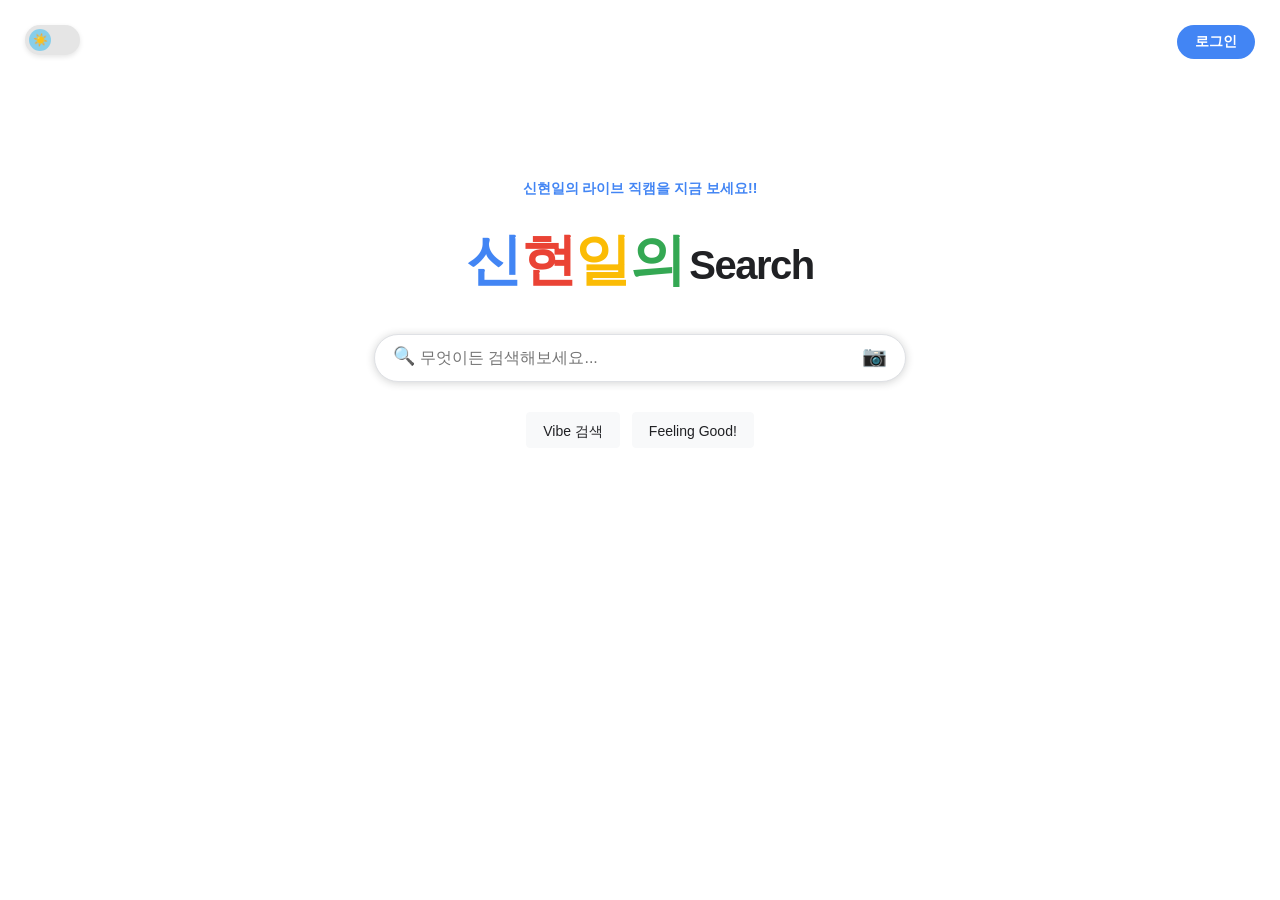
==== index.html @ 3a72c332 "Add files via upload" ====
<!DOCTYPE html>
<html lang="ko">
<head>
    <meta charset="UTF-8">
    <meta name="viewport" content="width=device-width, initial-scale=1.0, maximum-scale=1.0, user-scalable=no">
    <title>신현일의 이모저모 검색엔진</title>
    
    <style>
        :root {
            --bg-color: #ffffff;
            --text-color: #202124;
            --link-color: #4285F4;
            --input-border: #dfe1e5;
            --btn-bg: #f8f9fa;
            --switch-bg: #e5e5e5;
            --icon-color: #9aa0a6;
        }

        [data-theme="dark"] {
            --bg-color: #181818;
            --text-color: #f1f3f4;
            --link-color: #8ab4f8;
            --input-border: #3c4043;
            --btn-bg: #303134;
            --switch-bg: #444;
            --icon-color: #9aa0a6;
        }
        
        body {
            margin: 0;
            padding: 0;
            font-family: 'Malgun Gothic', sans-serif;
            background-color: var(--bg-color);
            color: var(--text-color);
            transition: background-color 0.4s, color 0.4s;
            display: flex;
            flex-direction: column;
            align-items: center;
            height: 100vh;
            overflow: hidden;
            justify-content: flex-start;
            padding-top: 20vh;
            box-sizing: border-box;
        }

        .top-left-controls {
            position: absolute;
            top: 25px;
            left: 25px;
            z-index: 1000;
        }

        .top-right-controls {
            position: absolute;
            top: 25px;
            right: 25px;
            z-index: 1000;
            display: flex;
            align-items: center;
            gap: 18px;
            font-size: 14px;
        }

        .login-btn {
            background-color: var(--link-color);
            color: #fff;
            border: none;
            border-radius: 18px;
            padding: 8px 18px;
            font-size: 14px;
            font-weight: bold;
            cursor: pointer;
        }

        .user-area {
            display: none;
            align-items: center;
            gap: 10px;
        }
        .user-area img {
            width: 32px;
            height: 32px;
            border-radius: 50%;
        }
        .logout-btn {
            background: var(--btn-bg);
            border: 1px solid var(--input-border);
            border-radius: 16px;
            padding: 6px 14px;
            font-size: 13px;
            color: var(--text-color);
            cursor: pointer;
        }

        /* 모바일에서는 상단 우측 영역을 조금 줄임 */
        @media (max-width: 600px) {
            .top-right-controls { gap: 10px; font-size: 12px; }
            .login-btn { padding: 6px 12px; }
        }

        .theme-switch {
            display: inline-block;
            width: 55px;
            height: 30px;
            position: relative;
        }

        .theme-switch input { display: none; }

        .slider {
            position: absolute;
            cursor: pointer;
            top: 0; left: 0; right: 0; bottom: 0;
            background-color: var(--switch-bg);
            border-radius: 30px;
            transition: 0.4s;
            box-shadow: 0 2px 5px rgba(0,0,0,0.1);
        }

        .slider:before {
            position: absolute;
            content: "☀️";
            display: flex;
            justify-content: center;
            align-items: center;
            font-size: 12px;
            height: 22px;
            width: 22px;
            left: 4px;
            bottom: 4px;
            background-color: #87CEEB;
            border-radius: 50%;
            transition: 0.4s;
        }

        input:checked + .slider:before {
            transform: translateX(25px);
            content: "🌙";
            background-color: #000080;
            color: white;
        }

        .live-link {
            margin-bottom: 25px;
            color: var(--link-color);
            text-decoration: none;
            font-size: 14px;
            font-weight: bold;
        }

        .search-container {
            text-align: center;
            width: 100%;
            max-width: 580px;
            padding: 0 24px; /* 모바일 대응 양옆 여백 확보 */
            box-sizing: border-box;
        }

        .logo {
            font-size: 3.5rem;
            font-weight: bold;
            margin-bottom: 35px;
            letter-spacing: -1.5px;
        }
        .logo span:nth-child(1) { color: #4285F4; }
        .logo span:nth-child(2) { color: #EA4335; }
        .logo span:nth-child(3) { color: #FBBC05; }
        .logo span:nth-child(4) { color: #34A853; }
        .logo span:nth-child(5) { color: var(--text-color); font-size: 2.5rem; margin-left: 5px; }

        .search-box-wrapper {
            position: relative;
            width: 100%;
            height: 48px;
            margin-bottom: 30px;
            background-color: var(--bg-color);
            border: 1px solid var(--input-border);
            border-radius: 24px;
            box-shadow: 0 1px 6px rgba(32,33,36,0.1);
            transition: box-shadow 0.2s;
            box-sizing: border-box;
            display: flex;
            align-items: center;
        }

        .search-box-wrapper:focus-within {
            box-shadow: 0 1px 8px rgba(32,33,36,0.2);
        }

        .search-icon-left {
            position: absolute;
            left: 18px;
            font-size: 18px;
            color: var(--icon-color);
            pointer-events: none;
            top: 50%;
            transform: translateY(calc(-50% - 2px));
        }

        .camera-icon-right {
            position: absolute;
            right: 18px;
            font-size: 20px;
            text-decoration: none;
            cursor: pointer;
            top: 50%;
            transform: translateY(calc(-50% - 2px));
            transition: transform 0.2s;
        }
        
        .camera-icon-right:hover { 
            transform: translateY(calc(-50% - 2px)) scale(1.15); 
        }

        .search-box-wrapper input {
            width: 100%;
            height: 100%;
            border: none;
            background: transparent;
            outline: none;
            font-size: 16px;
            color: var(--text-color);
            padding: 0 50px 0 45px;
            box-sizing: border-box;
        }

        .button-group {
            display: flex;
            justify-content: center;
            gap: 12px;
        }

        .btn {
            background-color: var(--btn-bg);
            border: 1px solid var(--btn-bg);
            border-radius: 4px;
            color: var(--text-color);
            font-size: 14px;
            padding: 0 16px;
            line-height: 36px;
            height: 36px;
            min-width: 54px;
            text-align: center;
            cursor: pointer;
            transition: all 0.2s;
        }

        .btn:hover {
            border: 1px solid #dadce0;
            box-shadow: 0 1px 2px rgba(0,0,0,0.1);
        }

        /* ===== 프로필 상세창 (계정 정보 + 앱 런처) ===== */
        :root {
            --popup-bg: #ffffff;
            --popup-border: #dfe1e5;
            --popup-inner-bg: #eef0f2;
            --popup-shadow: rgba(32,33,36,0.28);
            --sub-text: #5f6368;
            --cell-hover: rgba(0,0,0,0.06);
            /* 로고 아이콘을 감싸는 작은 칩 배경만 고정적으로 어둡게 함(로고의 흰 글자가
               항상 보이도록). 트레이(app-grid-wrap)와 라벨 글자는 테마를 그대로 따라가므로
               라이트/다크 전환 시 실제로 톤이 달라 보임 — "칩만 브랜드 색, 나머지는 테마 반응형" */
            --icon-chip-bg: #1c1c1e;
            --icon-chip-bg-hover: #2a2a2c;
        }
        [data-theme="dark"] {
            --popup-bg: #282828;
            --popup-border: #3c4043;
            --popup-inner-bg: #0f0f0f;
            --popup-shadow: rgba(0,0,0,0.65);
            --sub-text: #9aa0a6;
            --cell-hover: rgba(255,255,255,0.08);
            --icon-chip-bg: rgba(255,255,255,0.08);
            --icon-chip-bg-hover: rgba(255,255,255,0.14);
        }

        .user-area { position: relative; }

        .profile-trigger {
            display: flex;
            align-items: center;
            gap: 9px;
            background: transparent;
            border: none;
            padding: 4px 10px 4px 4px;
            border-radius: 20px;
            cursor: pointer;
            color: var(--text-color);
            font-family: inherit;
            font-size: 14px;
            transition: background 0.18s;
        }
        .profile-trigger:hover { background: var(--btn-bg); }
        .profile-trigger img {
            width: 32px;
            height: 32px;
            border-radius: 50%;
            object-fit: cover;
            background: var(--btn-bg);
        }

        .profile-popup {
            position: absolute;
            top: calc(100% + 12px);
            right: 0;
            width: 300px;
            max-width: calc(100vw - 32px);
            box-sizing: border-box;
            padding: 16px;
            background: var(--popup-bg);
            border: 1px solid var(--popup-border);
            border-radius: 16px;
            box-shadow: 0 10px 30px var(--popup-shadow);
            text-align: left;
            z-index: 1200;
            display: none;
        }
        .profile-popup.open { display: block; animation: popIn 0.16s ease-out; }
        @keyframes popIn {
            from { opacity: 0; transform: translateY(-6px); }
            to { opacity: 1; transform: none; }
        }

        .popup-head { display: flex; align-items: center; gap: 12px; }
        .popup-head img {
            width: 44px;
            height: 44px;
            border-radius: 50%;
            object-fit: cover;
            background: var(--btn-bg);
            flex-shrink: 0;
        }
        .popup-id { min-width: 0; }
        .popup-name { font-size: 15px; font-weight: 700; line-height: 1.25; }
        .popup-email {
            font-size: 12px;
            color: var(--sub-text);
            margin-top: 3px;
            word-break: break-all;
        }

        .popup-account-btn {
            display: block;
            width: 100%;
            margin-top: 14px;
            padding: 9px 0;
            background: transparent;
            color: var(--text-color);
            border: 1px solid var(--popup-border);
            border-radius: 20px;
            font-family: inherit;
            font-size: 13px;
            cursor: pointer;
            transition: background 0.18s, border-color 0.18s, transform 0.08s;
        }
        .popup-account-btn:hover { background: var(--btn-bg); border-color: var(--icon-color); }
        .popup-account-btn:active { transform: scale(0.98); }

        /* 앱 런처 영역 — 팝업 배경보다 어둡게 해서 공간 구분(트레이는 테마를 그대로 따라감) */
        .app-grid-wrap {
            margin-top: 14px;
            padding: 10px;
            background: var(--popup-inner-bg);
            border-radius: 12px;
            max-height: 300px;
            overflow-y: auto;
        }
        /* 빈 자리 없이 실제 앱만 나열 — 앱이 늘어나면 자동으로 다음 줄로 넘어감.
           gap을 라벨 글자 크기(11px)와 동일하게 줘서 "글자 크기만큼 간격" 요건을 만족 */
        .app-grid {
            display: flex;
            flex-wrap: wrap;
            gap: 11px;
        }
        .app-cell {
            width: 76px;
            display: flex;
            flex-direction: column;
            align-items: center;
            gap: 6px;
            text-decoration: none;
            flex-shrink: 0;
        }
        /* 로고 이미지를 감싸는 작은 칩만 고정 배경 — 셀 전체를 검게 칠하지 않음 */
        .app-icon-chip {
            width: 68px;
            height: 68px;
            border-radius: 17px;
            display: flex;
            align-items: center;
            justify-content: center;
            background: var(--icon-chip-bg);
            transition: background 0.15s;
        }
        a.app-cell:hover .app-icon-chip { background: var(--icon-chip-bg-hover); }
        /* 이미지 형태 앱 아이콘(투명 배경 로고 파일) — 칩 안을 꽉 채우도록 크게 표시 */
        .app-icon-img {
            width: 86%;
            height: 86%;
            object-fit: contain;
            flex-shrink: 0;
        }
        /* 라벨은 트레이 위에 직접 놓이므로 테마 글자색을 그대로 따라감(고정 흰색 아님) */
        .app-label {
            display: block;
            width: 76px;
            font-size: 11px;
            line-height: 1.2;
            text-align: center;
            color: var(--text-color);
            opacity: 0.88;
            white-space: nowrap;
            overflow: hidden;
            text-overflow: ellipsis;
        }

        @media (max-width: 600px) {
            .profile-trigger { font-size: 12px; padding: 3px 8px 3px 3px; }
            .profile-trigger img { width: 28px; height: 28px; }
            .profile-popup { width: 270px; padding: 14px; }
            .app-grid-wrap { max-height: 260px; }
            .app-grid { gap: 10px; }
            .app-cell { width: 66px; }
            .app-icon-chip { width: 58px; height: 58px; border-radius: 15px; }
            .app-label { width: 66px; font-size: 10px; }
        }
        /* 모바일 반응형 미세 스케일 조정 */
        @media (max-width: 600px) {
            body { padding-top: 15vh; }
            .logo { font-size: 2.3rem; margin-bottom: 25px; }
            .logo span:nth-child(5) { font-size: 1.8rem; }
            .search-box-wrapper { height: 46px; }
        }
    </style>
</head>
<body>
    <div class="top-left-controls">
        <label class="theme-switch">
            <input type="checkbox" id="theme-checkbox">
            <div class="slider"></div>
        </label>
    </div>

    <div class="top-right-controls">
        <button class="login-btn" id="login-btn">로그인</button>
        <div class="user-area" id="user-area">
            <button class="profile-trigger" id="profile-trigger" aria-haspopup="true" aria-expanded="false">
                <img id="user-photo" src="" alt="프로필">
                <span id="user-name"></span>
            </button>
            <button class="logout-btn" id="logout-btn">로그아웃</button>

            <!-- 프로필 상세창 -->
            <div class="profile-popup" id="profile-popup">
                <div class="popup-head">
                    <img id="popup-photo" src="" alt="프로필">
                    <div class="popup-id">
                        <div class="popup-name" id="popup-name"></div>
                        <div class="popup-email" id="popup-email"></div>
                    </div>
                </div>

                <button class="popup-account-btn" id="popup-account-btn" type="button">계정 설정</button>

                <div class="app-grid-wrap">
                    <div class="app-grid" id="app-grid"></div>
                </div>
            </div>
        </div>
    </div>

    <a href="Untitled-2.html" class="live-link">신현일의 라이브 직캠을 지금 보세요!!</a>

    <div class="search-container">
        <div class="logo">
            <span>신</span><span>현</span><span>일</span><span>의</span><span>Search</span>
        </div>
        
        <form action="https://www.google.com/search" method="GET">
            <div class="search-box-wrapper">
                <span class="search-icon-left">🔍</span>
                <input type="text" id="search-input" name="q" placeholder="무엇이든 검색해보세요..." autofocus>
                <a href="hand_tracking.html" class="camera-icon-right" title="손 인식 카메라">📷</a>
            </div>
            
            <div class="button-group">
                <button type="submit" class="btn">Vibe 검색</button>
                <button type="button" class="btn" id="feeling-btn">Feeling Good!</button>
            </div>
        </form>
    </div>

    <script>
        const themeCheckbox = document.getElementById('theme-checkbox');
        const savedTheme = localStorage.getItem('theme') || 'light';
        document.documentElement.setAttribute('data-theme', savedTheme);
        themeCheckbox.checked = (savedTheme === 'dark');

        themeCheckbox.addEventListener('change', (e) => {
            const theme = e.target.checked ? 'dark' : 'light';
            document.documentElement.setAttribute('data-theme', theme);
            localStorage.setItem('theme', theme);
        });

        const feelingBtn = document.getElementById('feeling-btn');
        const searchInput = document.getElementById('search-input');

        feelingBtn.addEventListener('click', () => {
            if (searchInput.value.trim().toLowerCase() === 'hyunil gravity') {
                window.location.href = 'gravity.html'; 
            } else {
                alert('오늘 하루도 기분 좋은 하루 되세요! 😍');
            }
        });
    </script>

    <script type="module">
        import { watchAuth, signInWithGoogle, signOutUser } from './auth.js';

        /* =========================================================
           신현일의 Search 하위 앱 목록
           앱이 추가되면 아래 APPS 배열에 { name, url, iconSrc }만 추가하면 됨.
           빈 칸 없이 실제 앱만 나열되고, 개수가 늘어나면 자동으로 줄바꿈됨.
           ========================================================= */
        const APPS = [
            {
                name: 'HYUNIL VIDEO',
                url: 'video.html',
                iconSrc: 'hyunil_video_icon.png'
            }
        ];

        const loginBtn = document.getElementById('login-btn');
        const userArea = document.getElementById('user-area');
        const userPhoto = document.getElementById('user-photo');
        const userName = document.getElementById('user-name');
        const logoutBtn = document.getElementById('logout-btn');
        const profileTrigger = document.getElementById('profile-trigger');
        const profilePopup = document.getElementById('profile-popup');
        const popupPhoto = document.getElementById('popup-photo');
        const popupName = document.getElementById('popup-name');
        const popupEmail = document.getElementById('popup-email');
        const popupAccountBtn = document.getElementById('popup-account-btn');
        const appGrid = document.getElementById('app-grid');

        function renderAppGrid() {
            appGrid.innerHTML = APPS.map(app => `
                <a class="app-cell" href="${app.url}" title="${app.name}">
                    <span class="app-icon-chip"><img class="app-icon-img" src="${app.iconSrc}" alt="${app.name}"></span>
                    <span class="app-label">${app.name}</span>
                </a>
            `).join('');
        }
        renderAppGrid();

        function closePopup() {
            profilePopup.classList.remove('open');
            profileTrigger.setAttribute('aria-expanded', 'false');
        }

        profileTrigger.addEventListener('click', (e) => {
            e.stopPropagation();
            const willOpen = !profilePopup.classList.contains('open');
            profilePopup.classList.toggle('open', willOpen);
            profileTrigger.setAttribute('aria-expanded', willOpen ? 'true' : 'false');
        });

        profilePopup.addEventListener('click', (e) => e.stopPropagation());
        document.addEventListener('click', closePopup);
        document.addEventListener('keydown', (e) => {
            if (e.key === 'Escape') closePopup();
        });

        // 계정 설정 — 아직 기능 없음 (인터랙션만)
        popupAccountBtn.addEventListener('click', (e) => e.preventDefault());

        loginBtn.addEventListener('click', async () => {
            try {
                await signInWithGoogle();
            } catch (err) {
                console.error(err);
                alert('로그인에 실패했습니다: ' + err.message);
            }
        });

        logoutBtn.addEventListener('click', async () => {
            closePopup();
            await signOutUser();
        });

        watchAuth((user) => {
            if (user) {
                loginBtn.style.display = 'none';
                userArea.style.display = 'flex';
                const photo = user.photoURL || '';
                const nick = user.displayName || user.email;
                userPhoto.src = photo;
                userName.textContent = nick;
                popupPhoto.src = photo;
                popupName.textContent = nick;
                popupEmail.textContent = user.email || '';
            } else {
                loginBtn.style.display = 'inline-block';
                userArea.style.display = 'none';
                closePopup();
            }
        });
    </script>
</body>
</html>
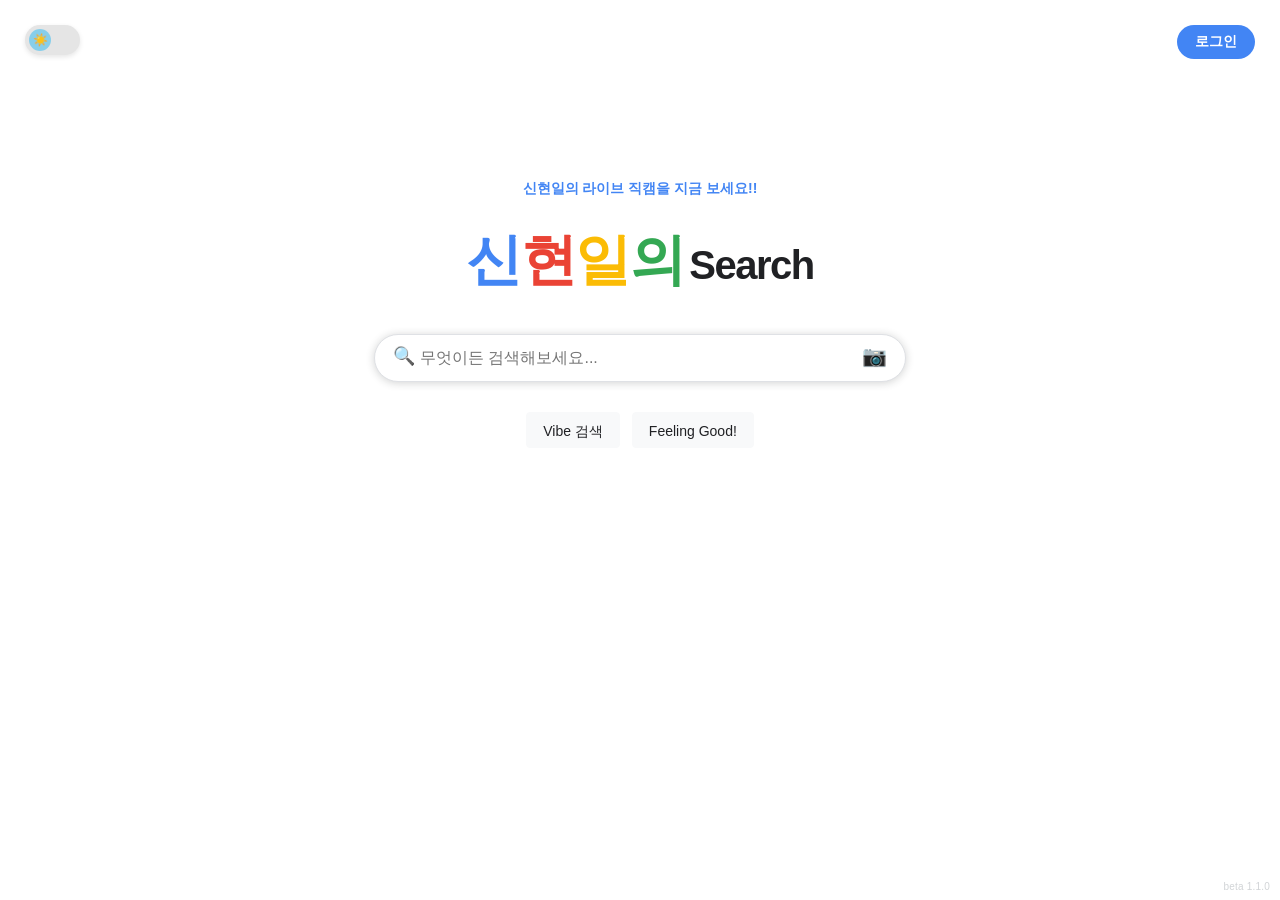
==== commit 0e22ef79: "Add files via upload" ====
--- a/index.html
+++ b/index.html
@@ -394,10 +394,11 @@
             transition: background 0.15s;
         }
         a.app-cell:hover .app-icon-chip { background: var(--icon-chip-bg-hover); }
-        /* 이미지 형태 앱 아이콘(투명 배경 로고 파일) — 칩 안을 꽉 채우도록 크게 표시 */
+        /* 이미지 형태 앱 아이콘(투명 배경 로고 파일) — 칩 안을 꽉 채우도록 크게 표시
+           (아이콘 원본 파일 자체를 여백 없이 다시 크롭해서 96%까지 올려도 칩 밖으로 안 넘침) */
         .app-icon-img {
-            width: 86%;
-            height: 86%;
+            width: 96%;
+            height: 96%;
             object-fit: contain;
             flex-shrink: 0;
         }
@@ -432,9 +433,23 @@
             .logo span:nth-child(5) { font-size: 1.8rem; }
             .search-box-wrapper { height: 46px; }
         }
+        /* 우측 하단 버전 표시 — 눈에 띄지 않게 아주 작고 흐리게, 다른 요소를 가리지 않도록 클릭 통과 */
+        .version-tag {
+            position: fixed;
+            right: 10px;
+            bottom: 8px;
+            font-size: 10px;
+            color: var(--icon-color);
+            opacity: 0.45;
+            letter-spacing: 0.02em;
+            pointer-events: none;
+            z-index: 5;
+            user-select: none;
+        }
     </style>
 </head>
 <body>
+    <span class="version-tag">beta 1.1.0</span>
     <div class="top-left-controls">
         <label class="theme-switch">
             <input type="checkbox" id="theme-checkbox">
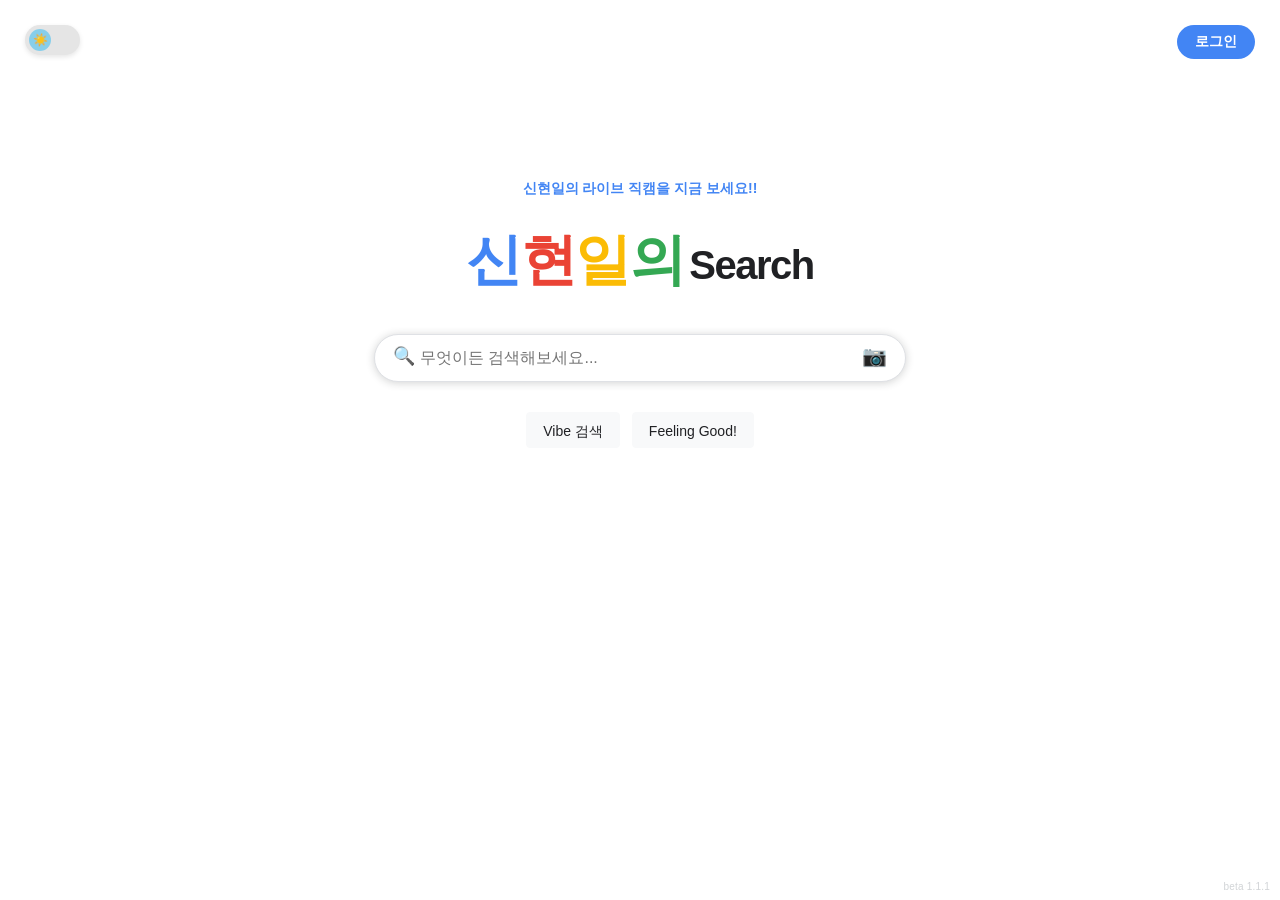
==== commit e0e1471e: "Add files via upload" ====
--- a/index.html
+++ b/index.html
@@ -449,7 +449,7 @@
     </style>
 </head>
 <body>
-    <span class="version-tag">beta 1.1.0</span>
+    <span class="version-tag">beta 1.1.1</span>
     <div class="top-left-controls">
         <label class="theme-switch">
             <input type="checkbox" id="theme-checkbox">
@@ -542,7 +542,9 @@
             {
                 name: 'HYUNIL VIDEO',
                 url: 'video.html',
-                iconSrc: 'hyunil_video_icon.png'
+                /* ?v= 뒤 숫자는 캐시 무효화용. 아이콘 이미지를 교체할 때마다 이 숫자를 1 올릴 것
+                   (파일명이 같으면 브라우저/CDN이 옛날 이미지를 계속 쓰기 때문) */
+                iconSrc: 'hyunil_video_icon.png?v=2'
             }
         ];
 
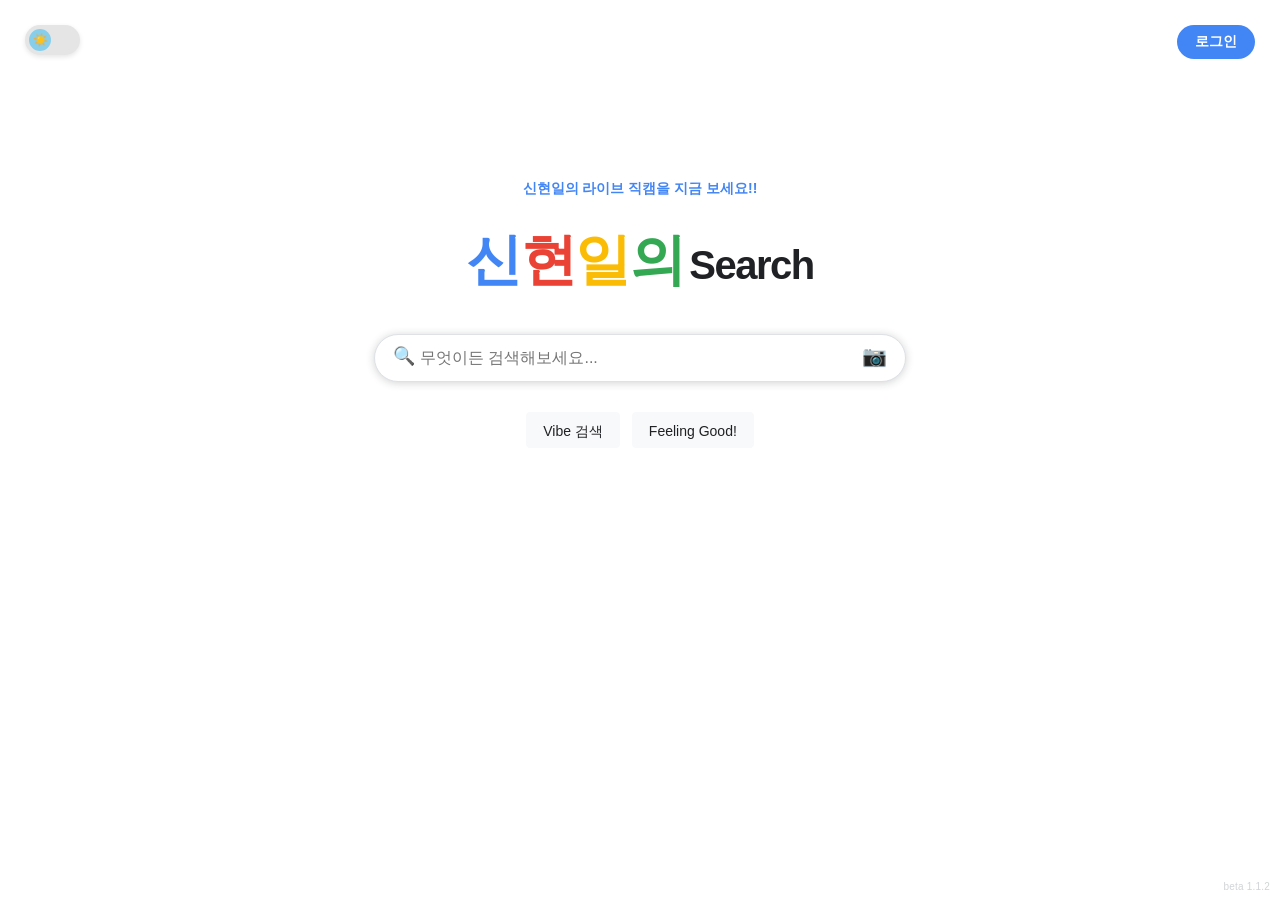
==== commit e6549e67: "Update index.html" ====
--- a/index.html
+++ b/index.html
@@ -396,9 +396,15 @@
         a.app-cell:hover .app-icon-chip { background: var(--icon-chip-bg-hover); }
         /* 이미지 형태 앱 아이콘(투명 배경 로고 파일) — 칩 안을 꽉 채우도록 크게 표시
            (아이콘 원본 파일 자체를 여백 없이 다시 크롭해서 96%까지 올려도 칩 밖으로 안 넘침) */
-        .app-icon-img {
+        /* 이미지 형태 앱 아이콘(투명 배경 로고 파일) — 칩 안을 꽉 채우도록 크게 표시.
+           ⚠️ 선택자를 반드시 `.app-icon-chip .app-icon-img`(클래스 2개)로 유지할 것.
+           이 아이콘은 #user-area 안에 들어있어서, 위쪽의 `.user-area img { width:32px; height:32px; border-radius:50% }`
+           규칙이 클래스 1개 + 태그 1개로 `.app-icon-img`(클래스 1개)보다 우선순위가 높아 32px로 덮어써버림.
+           클래스를 2개로 만들어야 그 규칙을 이긴다. border-radius도 50%로 상속되므로 명시적으로 0으로 되돌림. */
+        .app-icon-chip .app-icon-img {
             width: 96%;
             height: 96%;
+            border-radius: 0;
             object-fit: contain;
             flex-shrink: 0;
         }
@@ -449,7 +455,7 @@
     </style>
 </head>
 <body>
-    <span class="version-tag">beta 1.1.1</span>
+    <span class="version-tag">beta 1.1.2</span>
     <div class="top-left-controls">
         <label class="theme-switch">
             <input type="checkbox" id="theme-checkbox">
@@ -542,8 +548,8 @@
             {
                 name: 'HYUNIL VIDEO',
                 url: 'video.html',
-                /* ?v= 뒤 숫자는 캐시 무효화용. 아이콘 이미지를 교체할 때마다 이 숫자를 1 올릴 것
-                   (파일명이 같으면 브라우저/CDN이 옛날 이미지를 계속 쓰기 때문) */
+                /* ?v= 뒤 숫자는 캐시 무효화용. 아이콘 이미지를 교체할 때마다 이 숫자를 1 올릴 것
+                   (파일명이 같으면 브라우저/CDN이 옛날 이미지를 계속 쓰기 때문) */
                 iconSrc: 'hyunil_video_icon.png?v=2'
             }
         ];
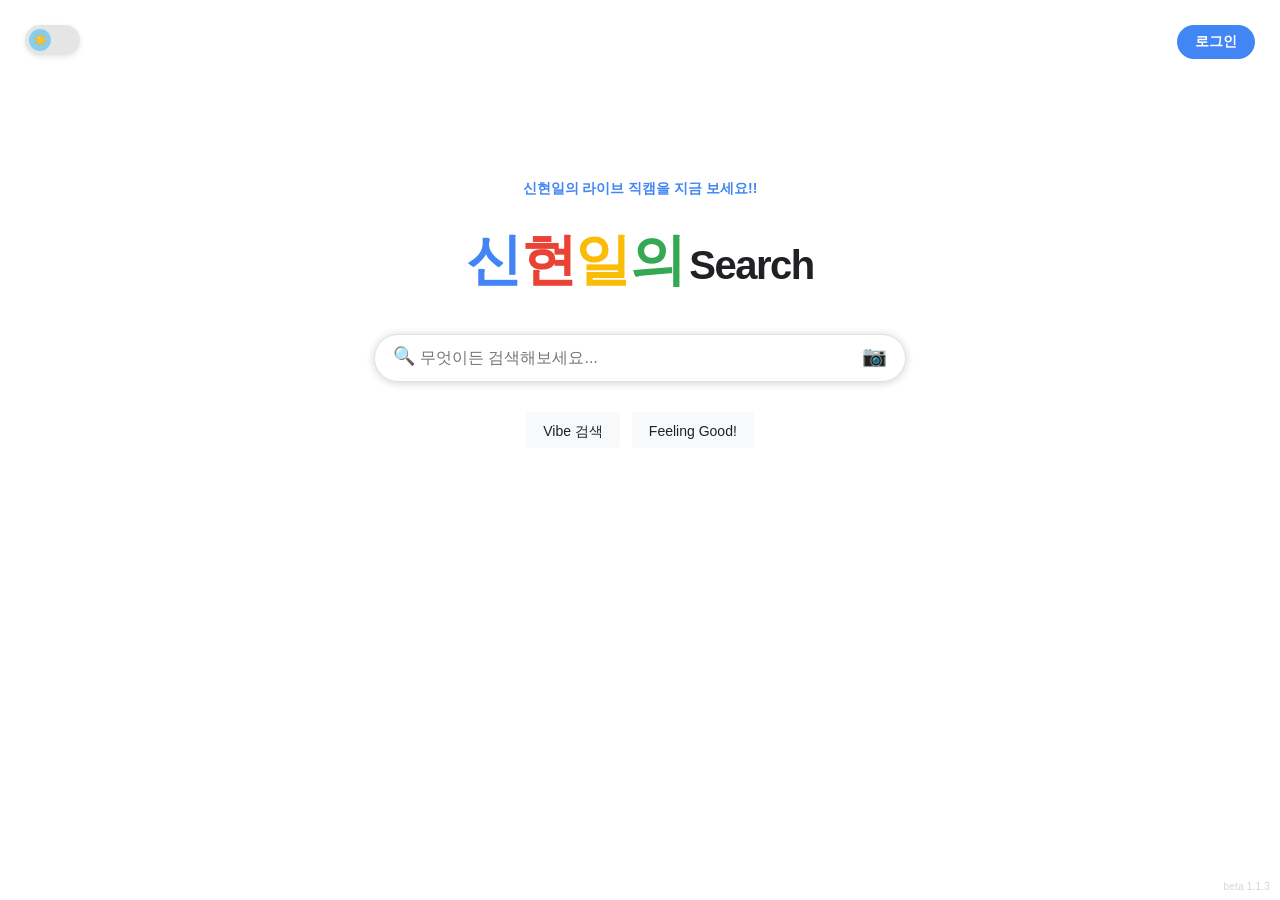
==== commit db4ff70a: "Add files via upload" ====
--- a/index.html
+++ b/index.html
@@ -408,6 +408,24 @@
             object-fit: contain;
             flex-shrink: 0;
         }
+        /* 아직 전용 로고 이미지 파일이 없는 앱을 위한 글자 아이콘.
+           위와 같은 이유로 선택자를 반드시 클래스 2개(.app-icon-chip .app-icon-text)로 유지할 것. */
+        .app-icon-chip .app-icon-text {
+            display: flex;
+            align-items: center;
+            justify-content: center;
+            width: 100%;
+            height: 100%;
+            padding: 0 6px;
+            font-size: 13px;
+            font-weight: 800;
+            line-height: 1.15;
+            letter-spacing: -0.02em;
+            text-align: center;
+            color: #ffffff;
+            white-space: pre-line;
+        }
+        .app-icon-chip .app-icon-text em { font-style: normal; color: #ff4d4d; }
         /* 라벨은 트레이 위에 직접 놓이므로 테마 글자색을 그대로 따라감(고정 흰색 아님) */
         .app-label {
             display: block;
@@ -455,7 +473,7 @@
     </style>
 </head>
 <body>
-    <span class="version-tag">beta 1.1.2</span>
+    <span class="version-tag">beta 1.1.3</span>
     <div class="top-left-controls">
         <label class="theme-switch">
             <input type="checkbox" id="theme-checkbox">
@@ -551,6 +569,13 @@
                 /* ?v= 뒤 숫자는 캐시 무효화용. 아이콘 이미지를 교체할 때마다 이 숫자를 1 올릴 것
                    (파일명이 같으면 브라우저/CDN이 옛날 이미지를 계속 쓰기 때문) */
                 iconSrc: 'hyunil_video_icon.png?v=2'
+            },
+            {
+                name: 'HYUNIL TIER',
+                url: 'tier.html',
+                /* 아직 로고 이미지가 없어서 글자 아이콘으로 대신함.
+                   나중에 로고 PNG가 생기면 iconText를 지우고 iconSrc: 'hyunil_tier_icon.png?v=1' 로 바꾸면 됨 */
+                iconText: 'Hyunil\n<em>Tier</em>'
             }
         ];
 
@@ -568,12 +593,17 @@
         const appGrid = document.getElementById('app-grid');
 
         function renderAppGrid() {
-            appGrid.innerHTML = APPS.map(app => `
+            appGrid.innerHTML = APPS.map(app => {
+                // 로고 이미지가 있으면 이미지, 없으면 iconText 로 글자 아이콘을 그린다
+                const icon = app.iconSrc
+                    ? `<img class="app-icon-img" src="${app.iconSrc}" alt="${app.name}">`
+                    : `<span class="app-icon-text">${app.iconText || app.name}</span>`;
+                return `
                 <a class="app-cell" href="${app.url}" title="${app.name}">
-                    <span class="app-icon-chip"><img class="app-icon-img" src="${app.iconSrc}" alt="${app.name}"></span>
+                    <span class="app-icon-chip">${icon}</span>
                     <span class="app-label">${app.name}</span>
-                </a>
-            `).join('');
+                </a>`;
+            }).join('');
         }
         renderAppGrid();
 
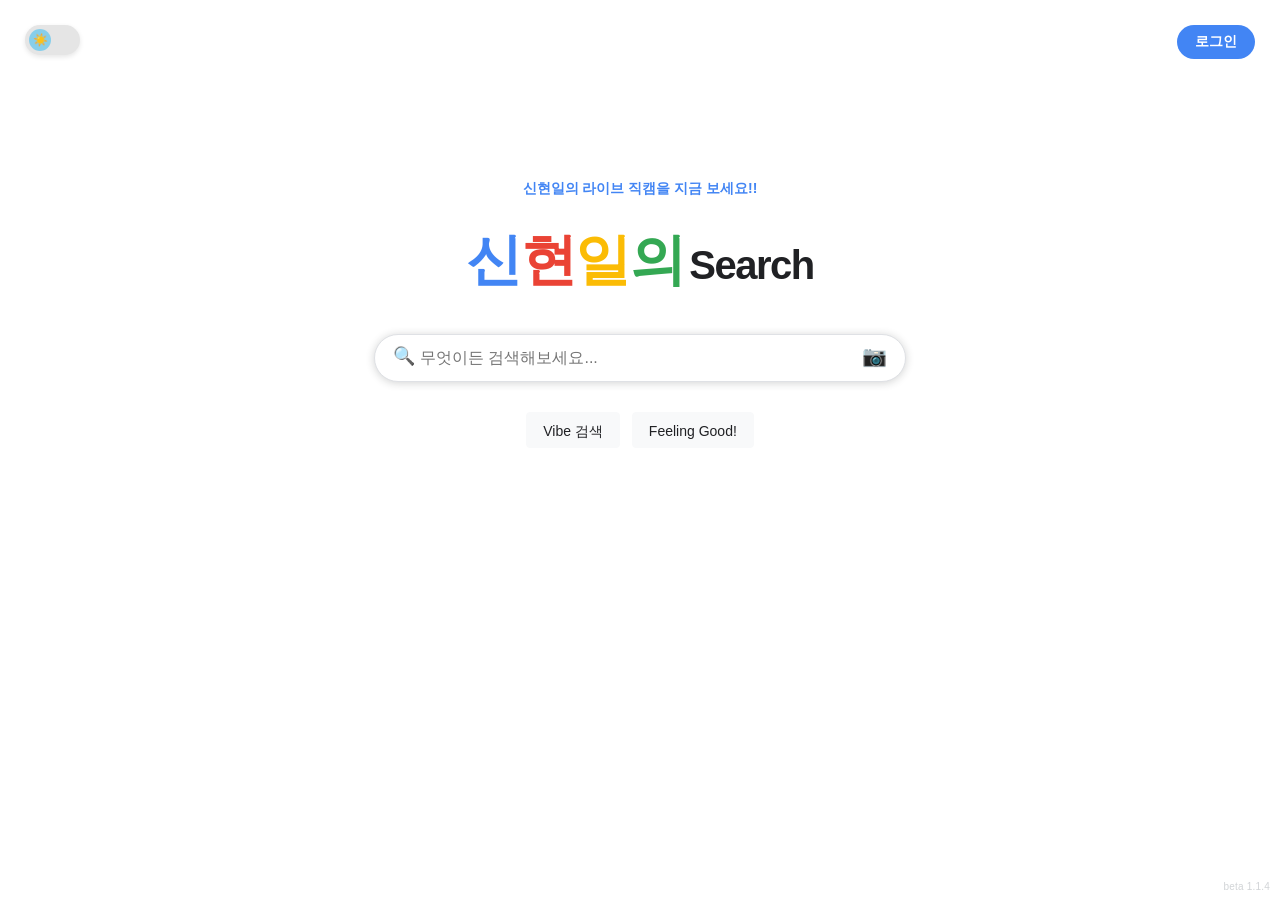
==== commit 9e63f518: "Add files via upload" ====
--- a/index.html
+++ b/index.html
@@ -473,7 +473,7 @@
     </style>
 </head>
 <body>
-    <span class="version-tag">beta 1.1.3</span>
+    <span class="version-tag">beta 1.1.4</span>
     <div class="top-left-controls">
         <label class="theme-switch">
             <input type="checkbox" id="theme-checkbox">
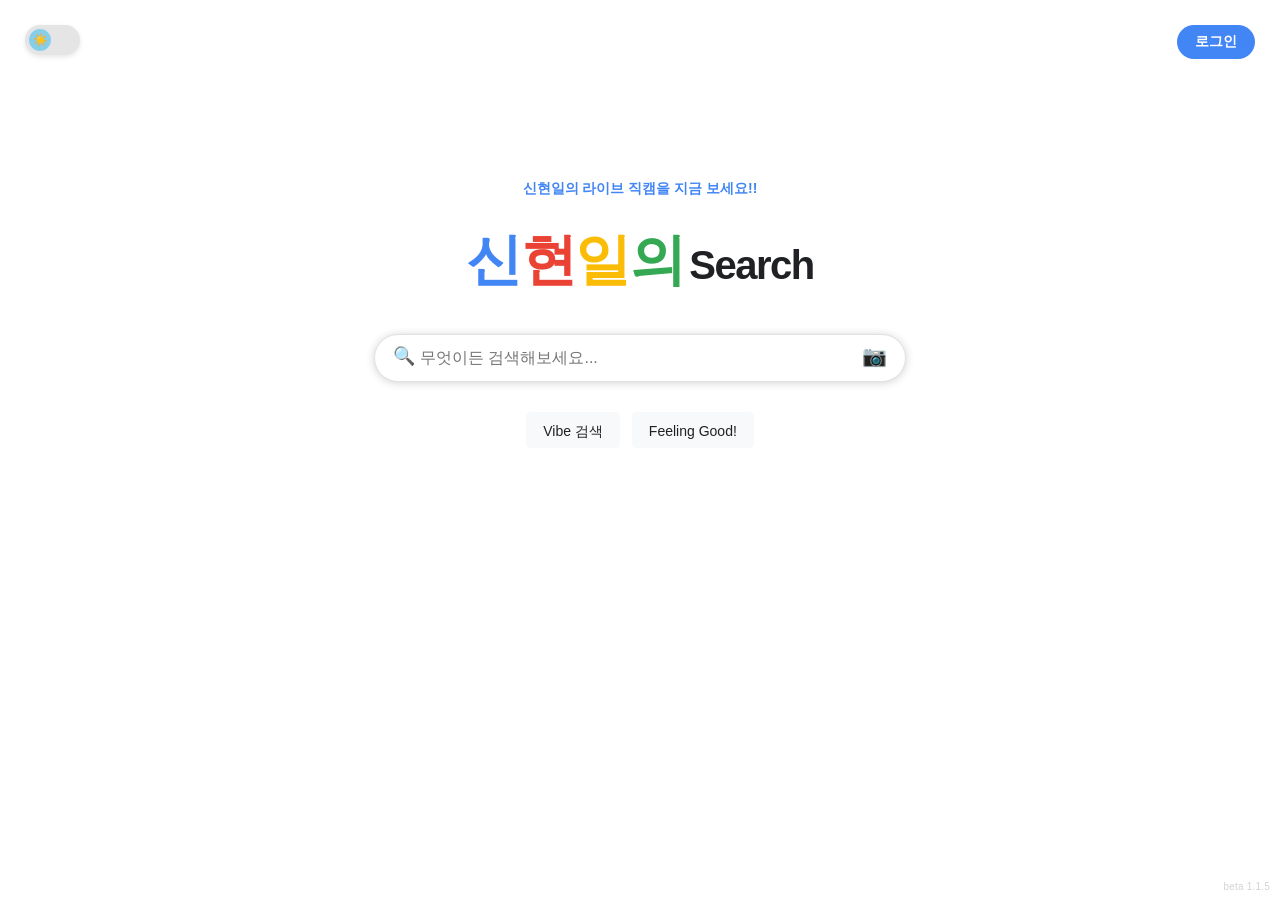
==== commit 07decb24: "Add files via upload" ====
--- a/index.html
+++ b/index.html
@@ -473,7 +473,7 @@
     </style>
 </head>
 <body>
-    <span class="version-tag">beta 1.1.4</span>
+    <span class="version-tag">beta 1.1.5</span>
     <div class="top-left-controls">
         <label class="theme-switch">
             <input type="checkbox" id="theme-checkbox">
